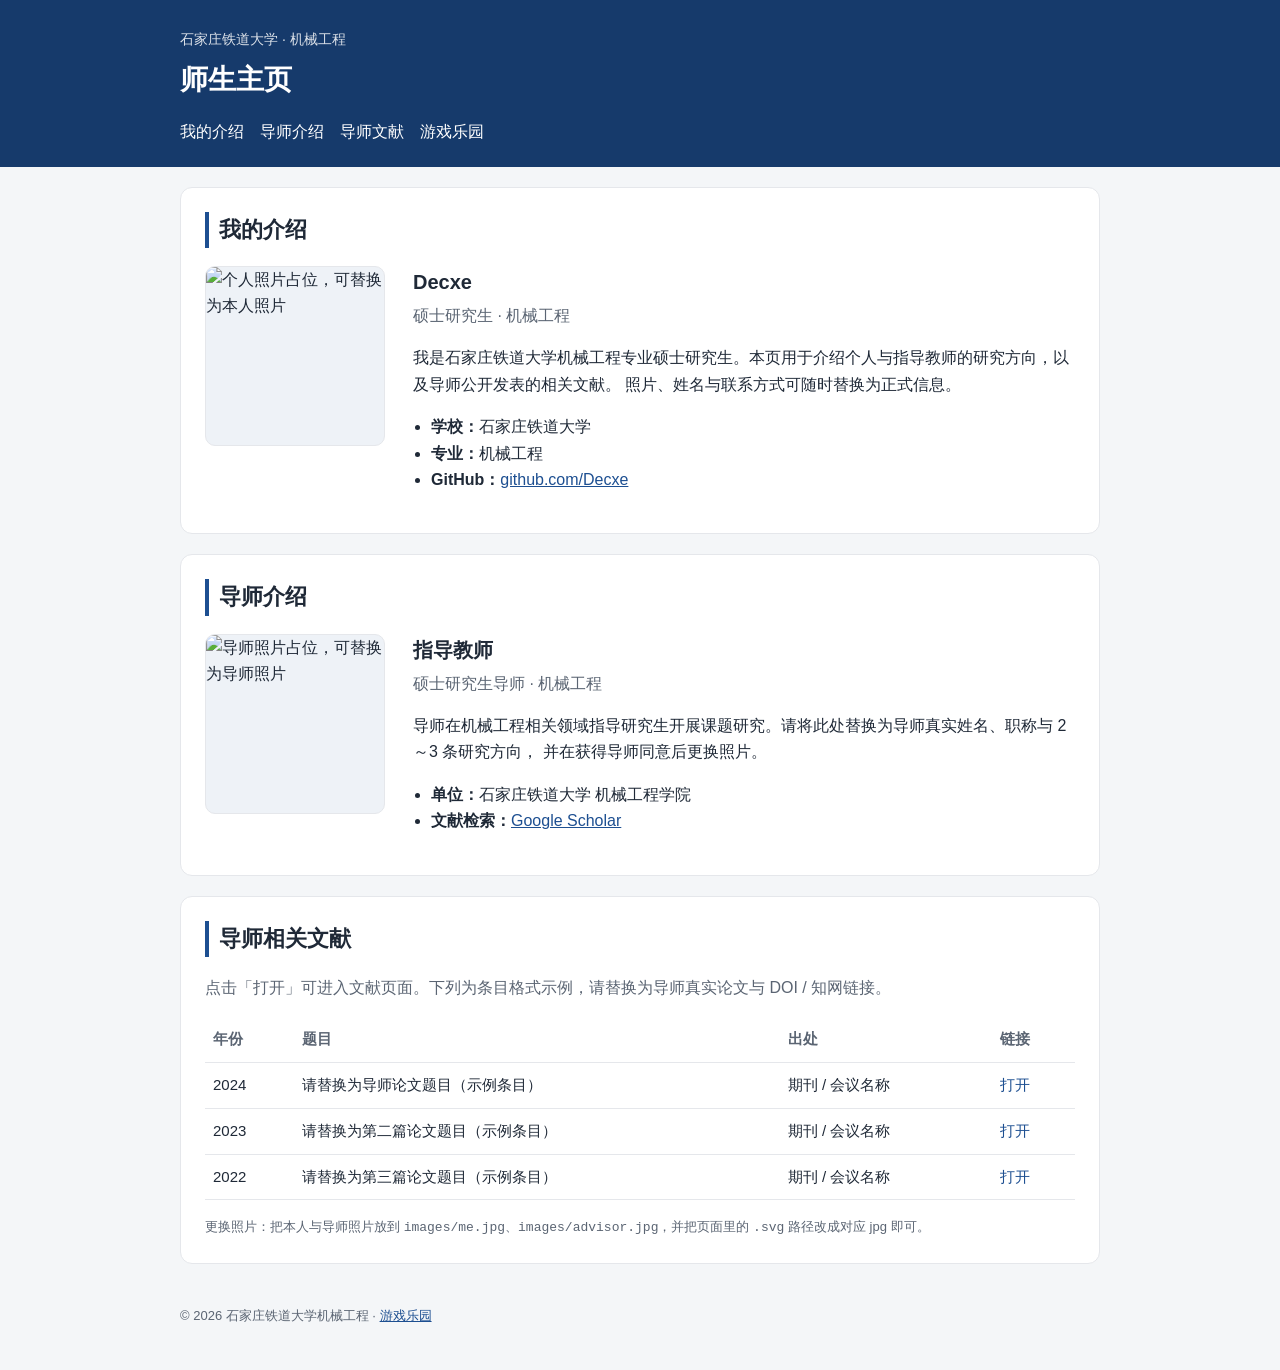
==== index.html @ c26ceac8 "Add academic homepage for student and advisor. Keep the previous game arcade at games.html so the or" ====
<!DOCTYPE html>
<html lang="zh-CN">
<head>
  <meta charset="UTF-8" />
  <meta name="viewport" content="width=device-width, initial-scale=1" />
  <title>师生主页 · 石家庄铁道大学机械工程</title>
  <link rel="stylesheet" href="css/style.css" />
</head>
<body>
  <header class="top">
    <div class="wrap">
      <p class="school">石家庄铁道大学 · 机械工程</p>
      <h1>师生主页</h1>
      <nav>
        <a href="#me">我的介绍</a>
        <a href="#advisor">导师介绍</a>
        <a href="#papers">导师文献</a>
        <a href="games.html">游戏乐园</a>
      </nav>
    </div>
  </header>

  <main class="wrap">
    <section id="me" class="card">
      <h2>我的介绍</h2>
      <div class="person">
        <img class="avatar" src="images/me.svg" alt="个人照片占位，可替换为本人照片" />
        <div class="bio">
          <h3>Decxe</h3>
          <p class="meta">硕士研究生 · 机械工程</p>
          <p>
            我是石家庄铁道大学机械工程专业硕士研究生。本页用于介绍个人与指导教师的研究方向，以及导师公开发表的相关文献。
            照片、姓名与联系方式可随时替换为正式信息。
          </p>
          <ul class="facts">
            <li><strong>学校：</strong>石家庄铁道大学</li>
            <li><strong>专业：</strong>机械工程</li>
            <li><strong>GitHub：</strong><a href="https://github.com/Decxe" target="_blank" rel="noopener">github.com/Decxe</a></li>
          </ul>
        </div>
      </div>
    </section>

    <section id="advisor" class="card">
      <h2>导师介绍</h2>
      <div class="person">
        <img class="avatar" src="images/advisor.svg" alt="导师照片占位，可替换为导师照片" />
        <div class="bio">
          <h3>指导教师</h3>
          <p class="meta">硕士研究生导师 · 机械工程</p>
          <p>
            导师在机械工程相关领域指导研究生开展课题研究。请将此处替换为导师真实姓名、职称与 2～3 条研究方向，
            并在获得导师同意后更换照片。
          </p>
          <ul class="facts">
            <li><strong>单位：</strong>石家庄铁道大学 机械工程学院</li>
            <li><strong>文献检索：</strong><a href="https://scholar.google.com/" target="_blank" rel="noopener">Google Scholar</a></li>
          </ul>
        </div>
      </div>
    </section>

    <section id="papers" class="card">
      <h2>导师相关文献</h2>
      <p class="hint">点击「打开」可进入文献页面。下列为条目格式示例，请替换为导师真实论文与 DOI / 知网链接。</p>
      <div class="table-wrap">
        <table>
          <thead>
            <tr>
              <th>年份</th>
              <th>题目</th>
              <th>出处</th>
              <th>链接</th>
            </tr>
          </thead>
          <tbody>
            <tr>
              <td>2024</td>
              <td>请替换为导师论文题目（示例条目）</td>
              <td>期刊 / 会议名称</td>
              <td><a href="https://doi.org/" target="_blank" rel="noopener">打开</a></td>
            </tr>
            <tr>
              <td>2023</td>
              <td>请替换为第二篇论文题目（示例条目）</td>
              <td>期刊 / 会议名称</td>
              <td><a href="https://scholar.google.com/" target="_blank" rel="noopener">打开</a></td>
            </tr>
            <tr>
              <td>2022</td>
              <td>请替换为第三篇论文题目（示例条目）</td>
              <td>期刊 / 会议名称</td>
              <td><a href="https://kns.cnki.net/" target="_blank" rel="noopener">打开</a></td>
            </tr>
          </tbody>
        </table>
      </div>
      <p class="note">更换照片：把本人与导师照片放到 <code>images/me.jpg</code>、<code>images/advisor.jpg</code>，并把页面里的 <code>.svg</code> 路径改成对应 jpg 即可。</p>
    </section>
  </main>

  <footer>
    <div class="wrap">
      <p>© 2026 石家庄铁道大学机械工程 · <a href="games.html">游戏乐园</a></p>
    </div>
  </footer>
</body>
</html>
---- css/style.css ----
:root {
  --bg: #f4f6f8;
  --card: #ffffff;
  --text: #1f2937;
  --muted: #5b6573;
  --line: #e5e7eb;
  --accent: #1d4f91;
  --accent-dark: #163a6b;
}

* {
  box-sizing: border-box;
}

html {
  scroll-behavior: smooth;
}

body {
  margin: 0;
  font-family: "Segoe UI", "PingFang SC", "Microsoft YaHei", sans-serif;
  color: var(--text);
  background: var(--bg);
  line-height: 1.65;
}

.wrap {
  width: min(920px, calc(100% - 32px));
  margin: 0 auto;
}

.top {
  background: var(--accent-dark);
  color: #fff;
  padding: 28px 0 20px;
}

.top .school {
  margin: 0;
  opacity: 0.85;
  font-size: 14px;
}

.top h1 {
  margin: 6px 0 16px;
  font-size: 28px;
  font-weight: 650;
}

nav {
  display: flex;
  gap: 16px;
  flex-wrap: wrap;
}

nav a {
  color: #fff;
  text-decoration: none;
  border-bottom: 1px solid transparent;
}

nav a:hover {
  border-bottom-color: #fff;
}

.card {
  background: var(--card);
  margin: 20px 0;
  padding: 24px;
  border-radius: 12px;
  border: 1px solid var(--line);
}

.card h2 {
  margin: 0 0 18px;
  font-size: 22px;
  border-left: 4px solid var(--accent);
  padding-left: 10px;
}

.person {
  display: flex;
  gap: 28px;
  align-items: flex-start;
}

.avatar {
  width: 180px;
  height: 180px;
  object-fit: cover;
  border-radius: 10px;
  background: #eef2f7;
  flex-shrink: 0;
  border: 1px solid var(--line);
}

.bio h3 {
  margin: 0 0 4px;
  font-size: 20px;
}

.meta {
  color: var(--muted);
  margin: 0 0 12px;
}

.facts {
  padding-left: 18px;
}

.facts a,
.bio a,
td a {
  color: var(--accent);
}

.hint {
  color: var(--muted);
  margin-top: 0;
}

.table-wrap {
  overflow-x: auto;
}

table {
  width: 100%;
  border-collapse: collapse;
  font-size: 15px;
}

th,
td {
  text-align: left;
  padding: 10px 8px;
  border-bottom: 1px solid var(--line);
  vertical-align: top;
  overflow-wrap: break-word;
}

th {
  color: var(--muted);
  font-weight: 600;
  white-space: nowrap;
}

td a {
  text-decoration: none;
}

td a:hover {
  text-decoration: underline;
}

.note {
  margin: 16px 0 0;
  font-size: 13px;
  color: var(--muted);
}

footer {
  color: var(--muted);
  font-size: 13px;
  padding: 8px 0 32px;
}

footer a {
  color: var(--accent);
}

@media (max-width: 720px) {
  .person {
    flex-direction: column;
  }

  .avatar {
    width: 140px;
    height: 140px;
  }
}
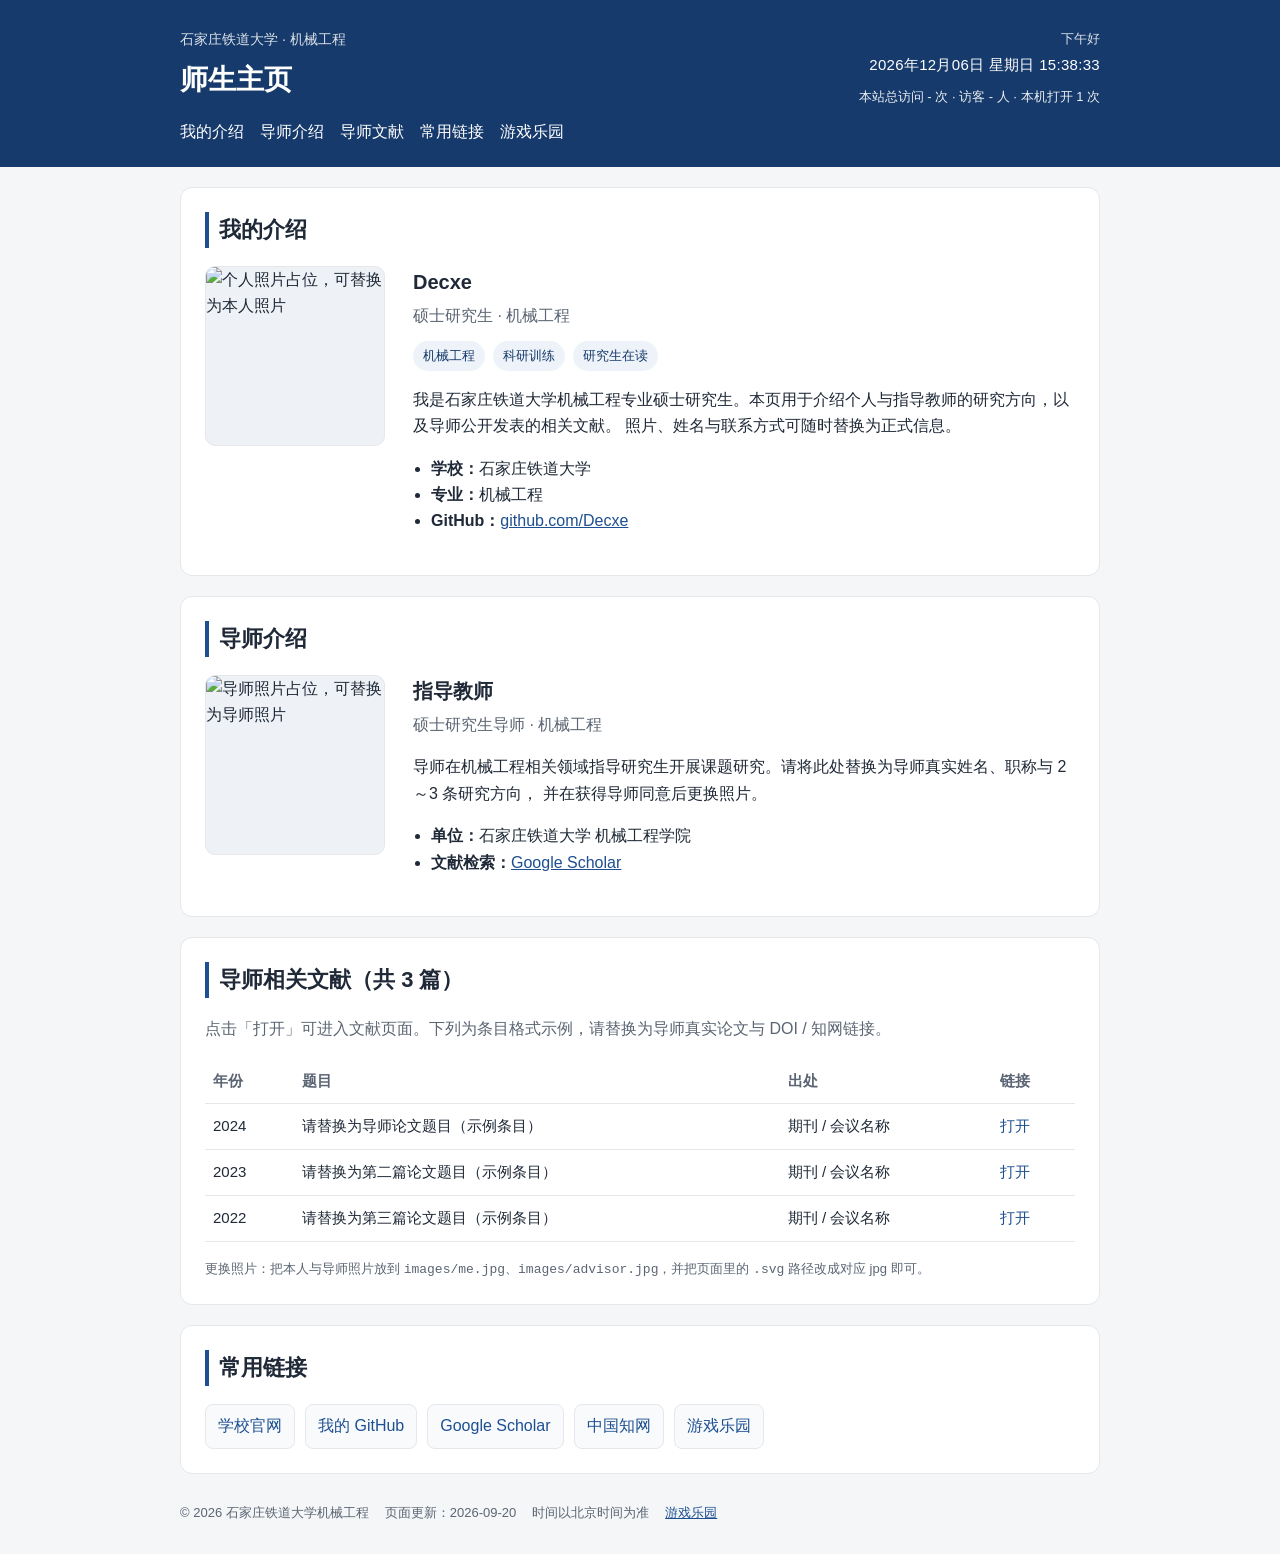
==== commit 87d83ed2: "Add live clock, visit stats, and academic quick links. Show Beijing time, site PV/UV, and local visi" ====
--- a/index.html
+++ b/index.html
@@ -3,18 +3,33 @@
 <head>
   <meta charset="UTF-8" />
   <meta name="viewport" content="width=device-width, initial-scale=1" />
+  <meta name="description" content="石家庄铁道大学机械工程师生主页：个人介绍、导师介绍与相关文献。" />
   <title>师生主页 · 石家庄铁道大学机械工程</title>
   <link rel="stylesheet" href="css/style.css" />
 </head>
 <body>
   <header class="top">
     <div class="wrap">
-      <p class="school">石家庄铁道大学 · 机械工程</p>
-      <h1>师生主页</h1>
+      <div class="top-row">
+        <div>
+          <p class="school">石家庄铁道大学 · 机械工程</p>
+          <h1>师生主页</h1>
+        </div>
+        <div class="live-panel">
+          <p class="greet" id="greet">你好</p>
+          <p class="clock" id="clock">正在获取北京时间…</p>
+          <p class="visits">
+            本站总访问 <span id="busuanzi_value_site_pv">-</span> 次
+            · 访客 <span id="busuanzi_value_site_uv">-</span> 人
+            · 本机打开 <span id="local-visits">-</span> 次
+          </p>
+        </div>
+      </div>
       <nav>
         <a href="#me">我的介绍</a>
         <a href="#advisor">导师介绍</a>
         <a href="#papers">导师文献</a>
+        <a href="#links">常用链接</a>
         <a href="games.html">游戏乐园</a>
       </nav>
     </div>
@@ -28,6 +43,11 @@
         <div class="bio">
           <h3>Decxe</h3>
           <p class="meta">硕士研究生 · 机械工程</p>
+          <ul class="tags">
+            <li>机械工程</li>
+            <li>科研训练</li>
+            <li>研究生在读</li>
+          </ul>
           <p>
             我是石家庄铁道大学机械工程专业硕士研究生。本页用于介绍个人与指导教师的研究方向，以及导师公开发表的相关文献。
             照片、姓名与联系方式可随时替换为正式信息。
@@ -61,7 +81,7 @@
     </section>
 
     <section id="papers" class="card">
-      <h2>导师相关文献</h2>
+      <h2>导师相关文献（共 <span id="paper-count">3</span> 篇）</h2>
       <p class="hint">点击「打开」可进入文献页面。下列为条目格式示例，请替换为导师真实论文与 DOI / 知网链接。</p>
       <div class="table-wrap">
         <table>
@@ -97,12 +117,32 @@
       </div>
       <p class="note">更换照片：把本人与导师照片放到 <code>images/me.jpg</code>、<code>images/advisor.jpg</code>，并把页面里的 <code>.svg</code> 路径改成对应 jpg 即可。</p>
     </section>
+
+    <section id="links" class="card">
+      <h2>常用链接</h2>
+      <div class="quick">
+        <a href="https://www.stdu.edu.cn/" target="_blank" rel="noopener">学校官网</a>
+        <a href="https://github.com/Decxe" target="_blank" rel="noopener">我的 GitHub</a>
+        <a href="https://scholar.google.com/" target="_blank" rel="noopener">Google Scholar</a>
+        <a href="https://kns.cnki.net/" target="_blank" rel="noopener">中国知网</a>
+        <a href="games.html">游戏乐园</a>
+      </div>
+    </section>
   </main>
 
   <footer>
     <div class="wrap">
-      <p>© 2026 石家庄铁道大学机械工程 · <a href="games.html">游戏乐园</a></p>
+      <p class="footer-meta">
+        <span>© 2026 石家庄铁道大学机械工程</span>
+        <span>页面更新：2026-09-20</span>
+        <span>时间以北京时间为准</span>
+        <a href="games.html">游戏乐园</a>
+      </p>
     </div>
   </footer>
+
+  <button type="button" id="back-top" aria-label="回到顶部">↑</button>
+  <script async src="https://busuanzi.ibruce.info/busuanzi/2.3/busuanzi.pure.mini.js"></script>
+  <script src="js/site.js"></script>
 </body>
 </html>
--- a/css/style.css
+++ b/css/style.css
@@ -35,6 +35,13 @@
   padding: 28px 0 20px;
 }
 
+.top-row {
+  display: flex;
+  justify-content: space-between;
+  gap: 24px;
+  align-items: flex-start;
+}
+
 .top .school {
   margin: 0;
   opacity: 0.85;
@@ -45,6 +52,99 @@
   margin: 6px 0 16px;
   font-size: 28px;
   font-weight: 650;
+}
+
+.live-panel {
+  text-align: right;
+  min-width: 0;
+}
+
+.live-panel p {
+  margin: 0;
+}
+
+.live-panel .greet {
+  font-size: 13px;
+  opacity: 0.85;
+}
+
+.live-panel .clock {
+  margin-top: 4px;
+  font-size: 15px;
+  font-variant-numeric: tabular-nums;
+  letter-spacing: 0.02em;
+}
+
+.live-panel .visits {
+  margin-top: 8px;
+  font-size: 13px;
+  opacity: 0.92;
+  overflow-wrap: break-word;
+}
+
+.quick {
+  display: flex;
+  flex-wrap: wrap;
+  gap: 10px;
+}
+
+.quick a {
+  display: inline-block;
+  padding: 8px 12px;
+  border: 1px solid var(--line);
+  border-radius: 8px;
+  color: var(--accent);
+  text-decoration: none;
+  background: #f8fafc;
+}
+
+.quick a:hover {
+  border-color: var(--accent);
+}
+
+.tags {
+  display: flex;
+  flex-wrap: wrap;
+  gap: 8px;
+  margin: 0 0 12px;
+  padding: 0;
+  list-style: none;
+}
+
+.tags li {
+  padding: 4px 10px;
+  border-radius: 999px;
+  background: #eef3f9;
+  color: var(--accent-dark);
+  font-size: 13px;
+}
+
+#back-top {
+  position: fixed;
+  right: 20px;
+  bottom: 20px;
+  width: 42px;
+  height: 42px;
+  border: 0;
+  border-radius: 50%;
+  background: var(--accent);
+  color: #fff;
+  cursor: pointer;
+  display: none;
+  box-shadow: 0 6px 16px rgba(22, 58, 107, 0.25);
+}
+
+#back-top.show {
+  display: inline-flex;
+  align-items: center;
+  justify-content: center;
+}
+
+.footer-meta {
+  display: flex;
+  flex-wrap: wrap;
+  gap: 8px 16px;
+  margin: 0;
 }
 
 nav {
@@ -169,6 +269,20 @@
 }
 
 @media (max-width: 720px) {
+  .top-row,
+  .live-panel {
+    display: block;
+    text-align: left;
+  }
+
+  .top h1 {
+    margin-bottom: 10px;
+  }
+
+  .live-panel {
+    margin-bottom: 14px;
+  }
+
   .person {
     flex-direction: column;
   }
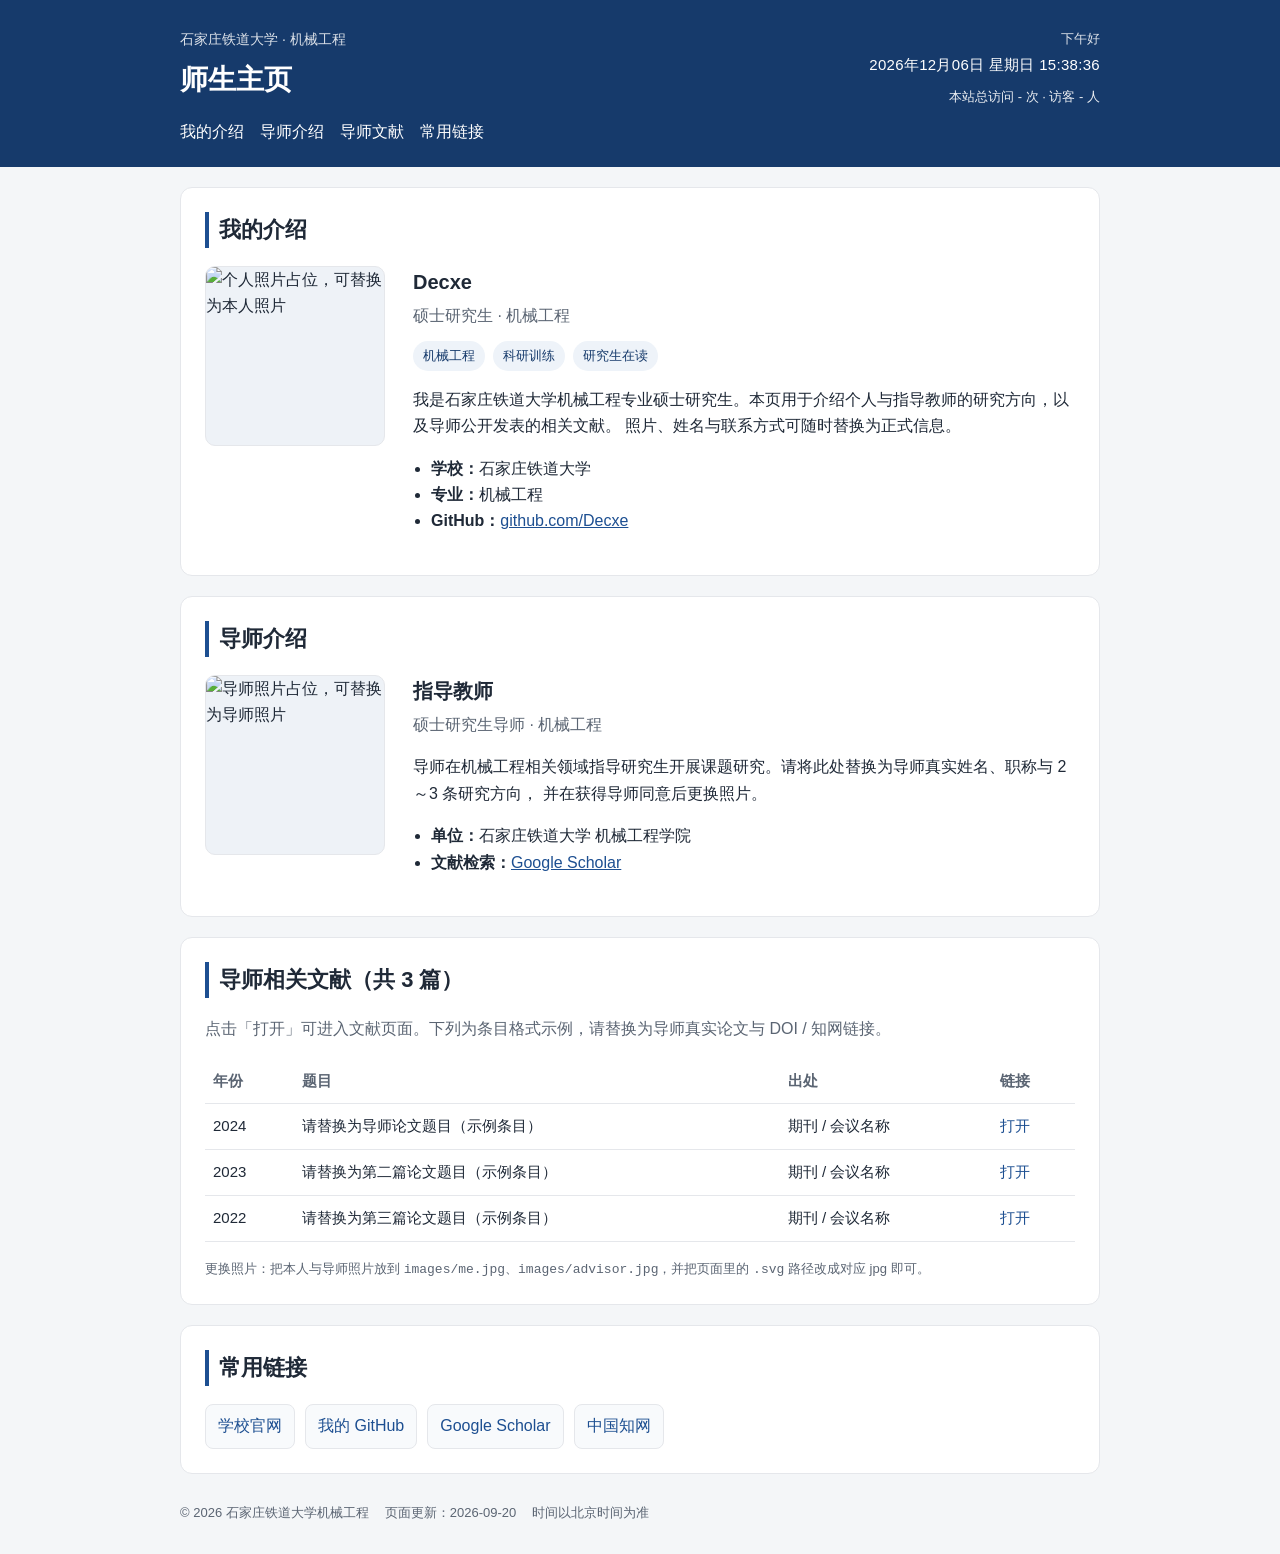
==== commit 8cdb43b5: "Remove local visit count and game arcade from the academic site." ====
--- a/index.html
+++ b/index.html
@@ -21,7 +21,6 @@
           <p class="visits">
             本站总访问 <span id="busuanzi_value_site_pv">-</span> 次
             · 访客 <span id="busuanzi_value_site_uv">-</span> 人
-            · 本机打开 <span id="local-visits">-</span> 次
           </p>
         </div>
       </div>
@@ -30,7 +29,6 @@
         <a href="#advisor">导师介绍</a>
         <a href="#papers">导师文献</a>
         <a href="#links">常用链接</a>
-        <a href="games.html">游戏乐园</a>
       </nav>
     </div>
   </header>
@@ -125,7 +123,6 @@
         <a href="https://github.com/Decxe" target="_blank" rel="noopener">我的 GitHub</a>
         <a href="https://scholar.google.com/" target="_blank" rel="noopener">Google Scholar</a>
         <a href="https://kns.cnki.net/" target="_blank" rel="noopener">中国知网</a>
-        <a href="games.html">游戏乐园</a>
       </div>
     </section>
   </main>
@@ -136,7 +133,6 @@
         <span>© 2026 石家庄铁道大学机械工程</span>
         <span>页面更新：2026-09-20</span>
         <span>时间以北京时间为准</span>
-        <a href="games.html">游戏乐园</a>
       </p>
     </div>
   </footer>
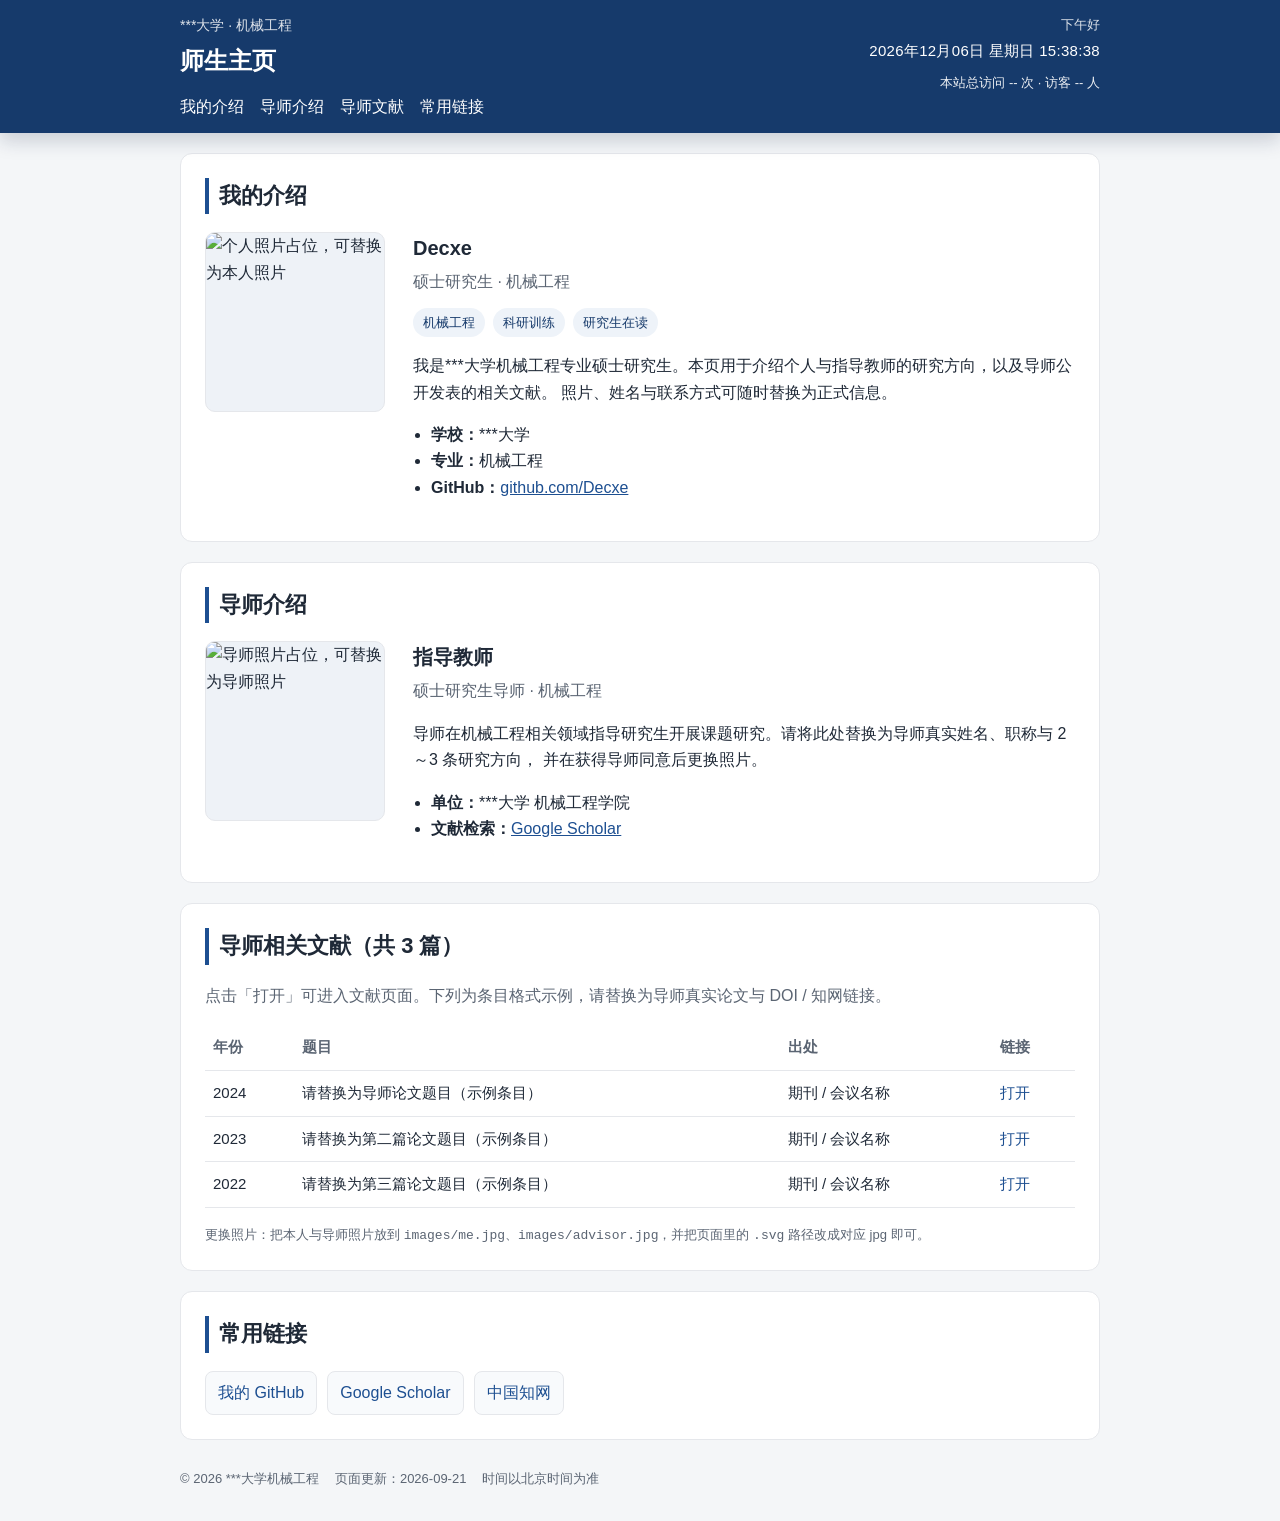
==== commit 03bab72b: "Mask the university name, pin the header, and fix visit counts in Edge. Replace the previous tracker" ====
--- a/index.html
+++ b/index.html
@@ -3,24 +3,24 @@
 <head>
   <meta charset="UTF-8" />
   <meta name="viewport" content="width=device-width, initial-scale=1" />
-  <meta name="description" content="石家庄铁道大学机械工程师生主页：个人介绍、导师介绍与相关文献。" />
-  <title>师生主页 · 石家庄铁道大学机械工程</title>
-  <link rel="stylesheet" href="css/style.css" />
+  <meta name="description" content="师生主页：个人介绍、导师介绍与相关文献。" />
+  <title>师生主页 · ***大学机械工程</title>
+  <link rel="stylesheet" href="css/style.css?v=20260921" />
 </head>
 <body>
   <header class="top">
     <div class="wrap">
       <div class="top-row">
         <div>
-          <p class="school">石家庄铁道大学 · 机械工程</p>
+          <p class="school">***大学 · 机械工程</p>
           <h1>师生主页</h1>
         </div>
         <div class="live-panel">
           <p class="greet" id="greet">你好</p>
           <p class="clock" id="clock">正在获取北京时间…</p>
           <p class="visits">
-            本站总访问 <span id="busuanzi_value_site_pv">-</span> 次
-            · 访客 <span id="busuanzi_value_site_uv">-</span> 人
+            本站总访问 <span id="visit-count">--</span> 次
+            · 访客 <span id="visitor-count">--</span> 人
           </p>
         </div>
       </div>
@@ -47,11 +47,11 @@
             <li>研究生在读</li>
           </ul>
           <p>
-            我是石家庄铁道大学机械工程专业硕士研究生。本页用于介绍个人与指导教师的研究方向，以及导师公开发表的相关文献。
+            我是***大学机械工程专业硕士研究生。本页用于介绍个人与指导教师的研究方向，以及导师公开发表的相关文献。
             照片、姓名与联系方式可随时替换为正式信息。
           </p>
           <ul class="facts">
-            <li><strong>学校：</strong>石家庄铁道大学</li>
+            <li><strong>学校：</strong>***大学</li>
             <li><strong>专业：</strong>机械工程</li>
             <li><strong>GitHub：</strong><a href="https://github.com/Decxe" target="_blank" rel="noopener">github.com/Decxe</a></li>
           </ul>
@@ -71,7 +71,7 @@
             并在获得导师同意后更换照片。
           </p>
           <ul class="facts">
-            <li><strong>单位：</strong>石家庄铁道大学 机械工程学院</li>
+            <li><strong>单位：</strong>***大学 机械工程学院</li>
             <li><strong>文献检索：</strong><a href="https://scholar.google.com/" target="_blank" rel="noopener">Google Scholar</a></li>
           </ul>
         </div>
@@ -119,7 +119,6 @@
     <section id="links" class="card">
       <h2>常用链接</h2>
       <div class="quick">
-        <a href="https://www.stdu.edu.cn/" target="_blank" rel="noopener">学校官网</a>
         <a href="https://github.com/Decxe" target="_blank" rel="noopener">我的 GitHub</a>
         <a href="https://scholar.google.com/" target="_blank" rel="noopener">Google Scholar</a>
         <a href="https://kns.cnki.net/" target="_blank" rel="noopener">中国知网</a>
@@ -130,15 +129,14 @@
   <footer>
     <div class="wrap">
       <p class="footer-meta">
-        <span>© 2026 石家庄铁道大学机械工程</span>
-        <span>页面更新：2026-09-20</span>
+        <span>© 2026 ***大学机械工程</span>
+        <span>页面更新：2026-09-21</span>
         <span>时间以北京时间为准</span>
       </p>
     </div>
   </footer>
 
   <button type="button" id="back-top" aria-label="回到顶部">↑</button>
-  <script async src="https://busuanzi.ibruce.info/busuanzi/2.3/busuanzi.pure.mini.js"></script>
-  <script src="js/site.js"></script>
+  <script src="js/site.js?v=20260921"></script>
 </body>
 </html>
--- a/css/style.css
+++ b/css/style.css
@@ -14,6 +14,7 @@
 
 html {
   scroll-behavior: smooth;
+  scroll-padding-top: 148px;
 }
 
 body {
@@ -30,9 +31,13 @@
 }
 
 .top {
+  position: sticky;
+  top: 0;
+  z-index: 200;
   background: var(--accent-dark);
   color: #fff;
-  padding: 28px 0 20px;
+  padding: 14px 0 12px;
+  box-shadow: 0 8px 18px rgba(15, 35, 64, 0.18);
 }
 
 .top-row {
@@ -49,8 +54,8 @@
 }
 
 .top h1 {
-  margin: 6px 0 16px;
-  font-size: 28px;
+  margin: 4px 0 8px;
+  font-size: 24px;
   font-weight: 650;
 }
 
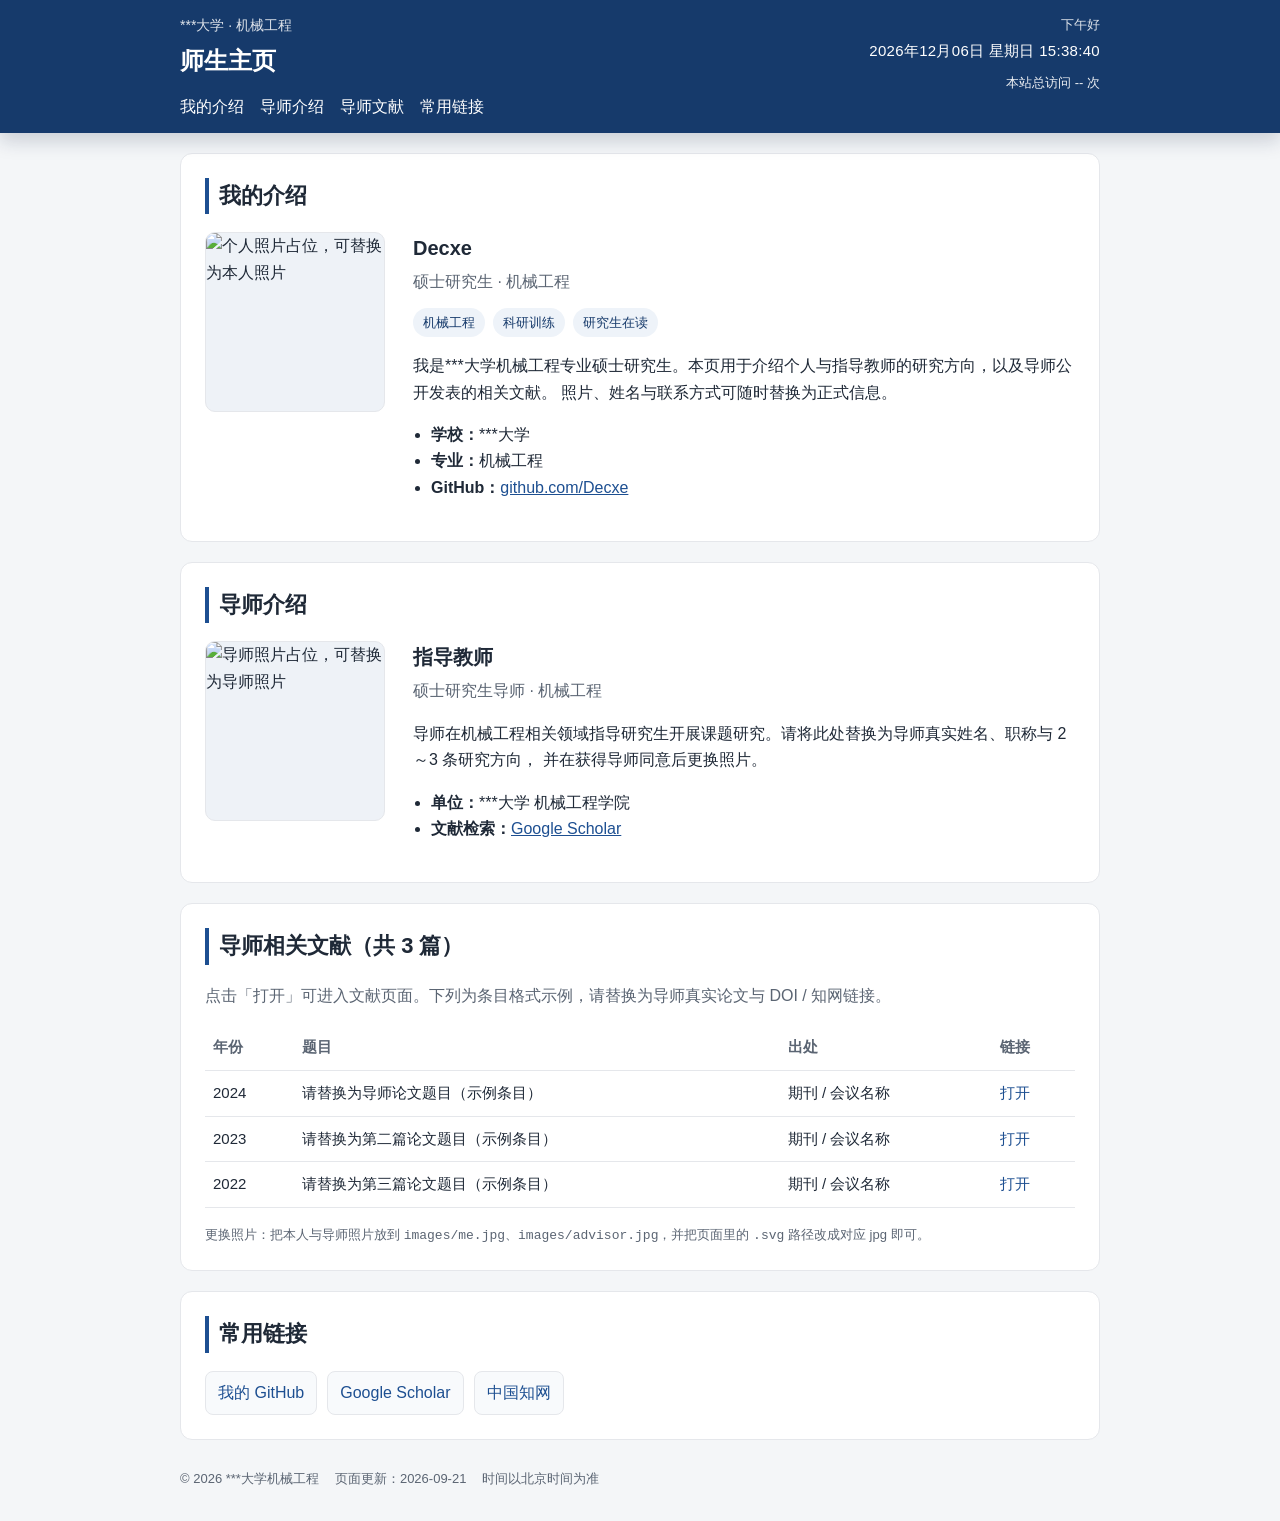
==== commit 731ace6f: "Show a single site visit count so Edge does not keep a blank visitor number." ====
--- a/index.html
+++ b/index.html
@@ -18,10 +18,7 @@
         <div class="live-panel">
           <p class="greet" id="greet">你好</p>
           <p class="clock" id="clock">正在获取北京时间…</p>
-          <p class="visits">
-            本站总访问 <span id="visit-count">--</span> 次
-            · 访客 <span id="visitor-count">--</span> 人
-          </p>
+          <p class="visits">本站总访问 <span id="visit-count">--</span> 次</p>
         </div>
       </div>
       <nav>
@@ -137,6 +134,6 @@
   </footer>
 
   <button type="button" id="back-top" aria-label="回到顶部">↑</button>
-  <script src="js/site.js?v=20260921"></script>
+  <script src="js/site.js?v=20260921b"></script>
 </body>
 </html>
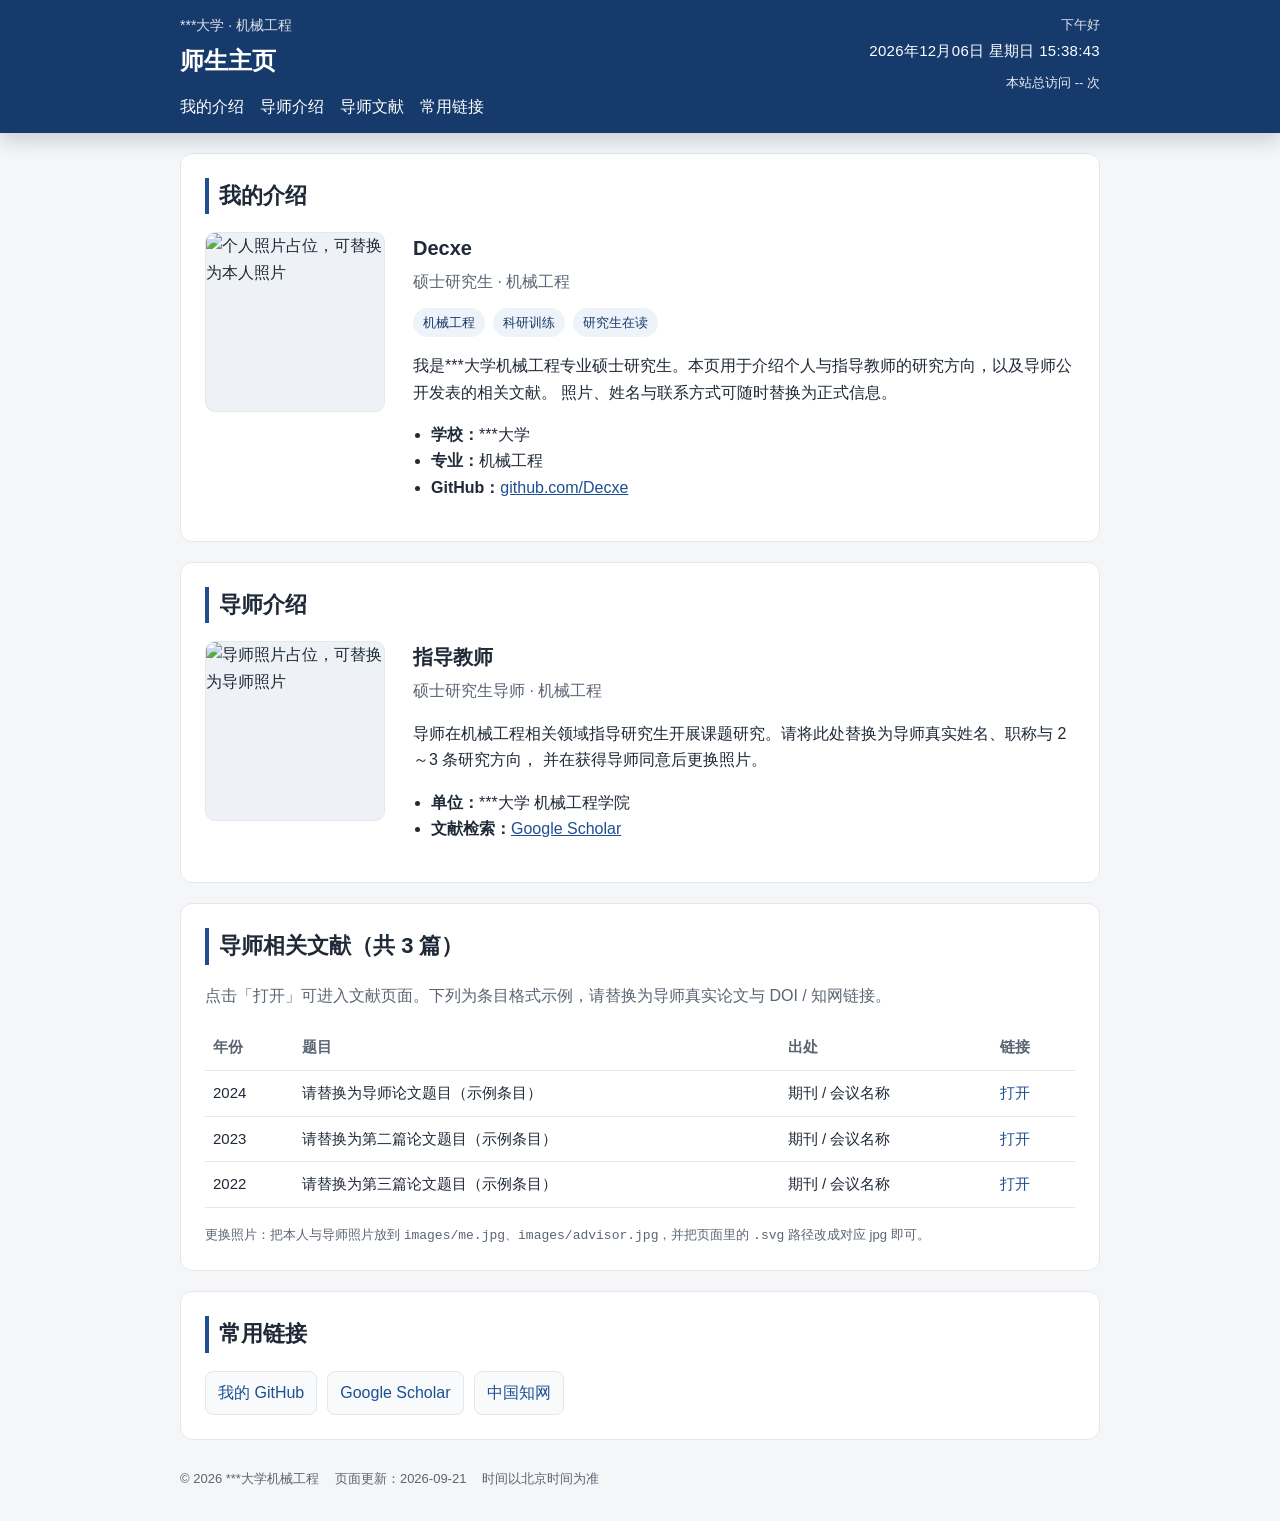
==== commit 12265e19: "Add a rainbow cursor and click burst, and keep only the total visit count. The visitor line is alrea" ====
--- a/index.html
+++ b/index.html
@@ -5,7 +5,7 @@
   <meta name="viewport" content="width=device-width, initial-scale=1" />
   <meta name="description" content="师生主页：个人介绍、导师介绍与相关文献。" />
   <title>师生主页 · ***大学机械工程</title>
-  <link rel="stylesheet" href="css/style.css?v=20260921" />
+  <link rel="stylesheet" href="css/style.css?v=20260921c" />
 </head>
 <body>
   <header class="top">
@@ -134,6 +134,6 @@
   </footer>
 
   <button type="button" id="back-top" aria-label="回到顶部">↑</button>
-  <script src="js/site.js?v=20260921b"></script>
+  <script src="js/site.js?v=20260921c"></script>
 </body>
 </html>
--- a/css/style.css
+++ b/css/style.css
@@ -273,6 +273,123 @@
   color: var(--accent);
 }
 
+#rainbow-cursor,
+.click-ripple,
+.click-spark {
+  pointer-events: none;
+}
+
+#rainbow-cursor {
+  position: fixed;
+  top: 0;
+  left: 0;
+  z-index: 10000;
+  width: 22px;
+  height: 22px;
+  margin: -2px 0 0 -2px;
+  opacity: 0;
+  transform: translate(-50%, -50%);
+}
+
+#rainbow-cursor.is-on {
+  opacity: 1;
+}
+
+#rainbow-cursor .cursor-core {
+  position: absolute;
+  left: 0;
+  top: 0;
+  width: 16px;
+  height: 20px;
+  background: conic-gradient(from 0deg, #ff3b30, #ff9500, #ffcc00, #34c759, #00c7be, #007aff, #5856d6, #ff2d55, #ff3b30);
+  clip-path: polygon(0 0, 100% 68%, 48% 68%, 0 100%);
+  filter: drop-shadow(0 0 5px rgba(255, 255, 255, 0.55));
+  animation: rainbow-spin 1.4s linear infinite;
+}
+
+#rainbow-cursor .cursor-ring {
+  position: absolute;
+  left: 7px;
+  top: 8px;
+  width: 18px;
+  height: 18px;
+  border: 2px solid transparent;
+  border-radius: 50%;
+  background:
+    linear-gradient(#fff, #fff) padding-box,
+    conic-gradient(from 90deg, #ff3b30, #ffcc00, #34c759, #007aff, #5856d6, #ff3b30) border-box;
+  opacity: 0.85;
+  animation: rainbow-spin 2s linear infinite reverse;
+}
+
+#rainbow-cursor.is-press .cursor-ring {
+  transform: scale(0.72);
+}
+
+.click-ripple {
+  position: fixed;
+  z-index: 9998;
+  width: 14px;
+  height: 14px;
+  margin: -7px 0 0 -7px;
+  border-radius: 50%;
+  border: 2px solid transparent;
+  background:
+    linear-gradient(transparent, transparent) padding-box,
+    conic-gradient(#ff3b30, #ffcc00, #34c759, #007aff, #af52de, #ff3b30) border-box;
+  animation: click-ripple 0.6s ease-out forwards;
+}
+
+.click-spark {
+  position: fixed;
+  z-index: 9998;
+  width: 7px;
+  height: 7px;
+  margin: -3px 0 0 -3px;
+  border-radius: 50%;
+  animation: click-spark 0.55s ease-out forwards;
+}
+
+@keyframes rainbow-spin {
+  to {
+    filter: hue-rotate(360deg) drop-shadow(0 0 5px rgba(255, 255, 255, 0.55));
+  }
+}
+
+@keyframes click-ripple {
+  to {
+    transform: scale(7);
+    opacity: 0;
+  }
+}
+
+@keyframes click-spark {
+  to {
+    transform: translate(var(--dx), var(--dy)) scale(0.2);
+    opacity: 0;
+  }
+}
+
+@media (hover: hover) and (pointer: fine) {
+  body.rainbow-cursor-on,
+  body.rainbow-cursor-on * {
+    cursor: none;
+  }
+}
+
+@media (prefers-reduced-motion: reduce) {
+  #rainbow-cursor,
+  .click-ripple,
+  .click-spark {
+    display: none;
+  }
+
+  body.rainbow-cursor-on,
+  body.rainbow-cursor-on * {
+    cursor: auto;
+  }
+}
+
 @media (max-width: 720px) {
   .top-row,
   .live-panel {
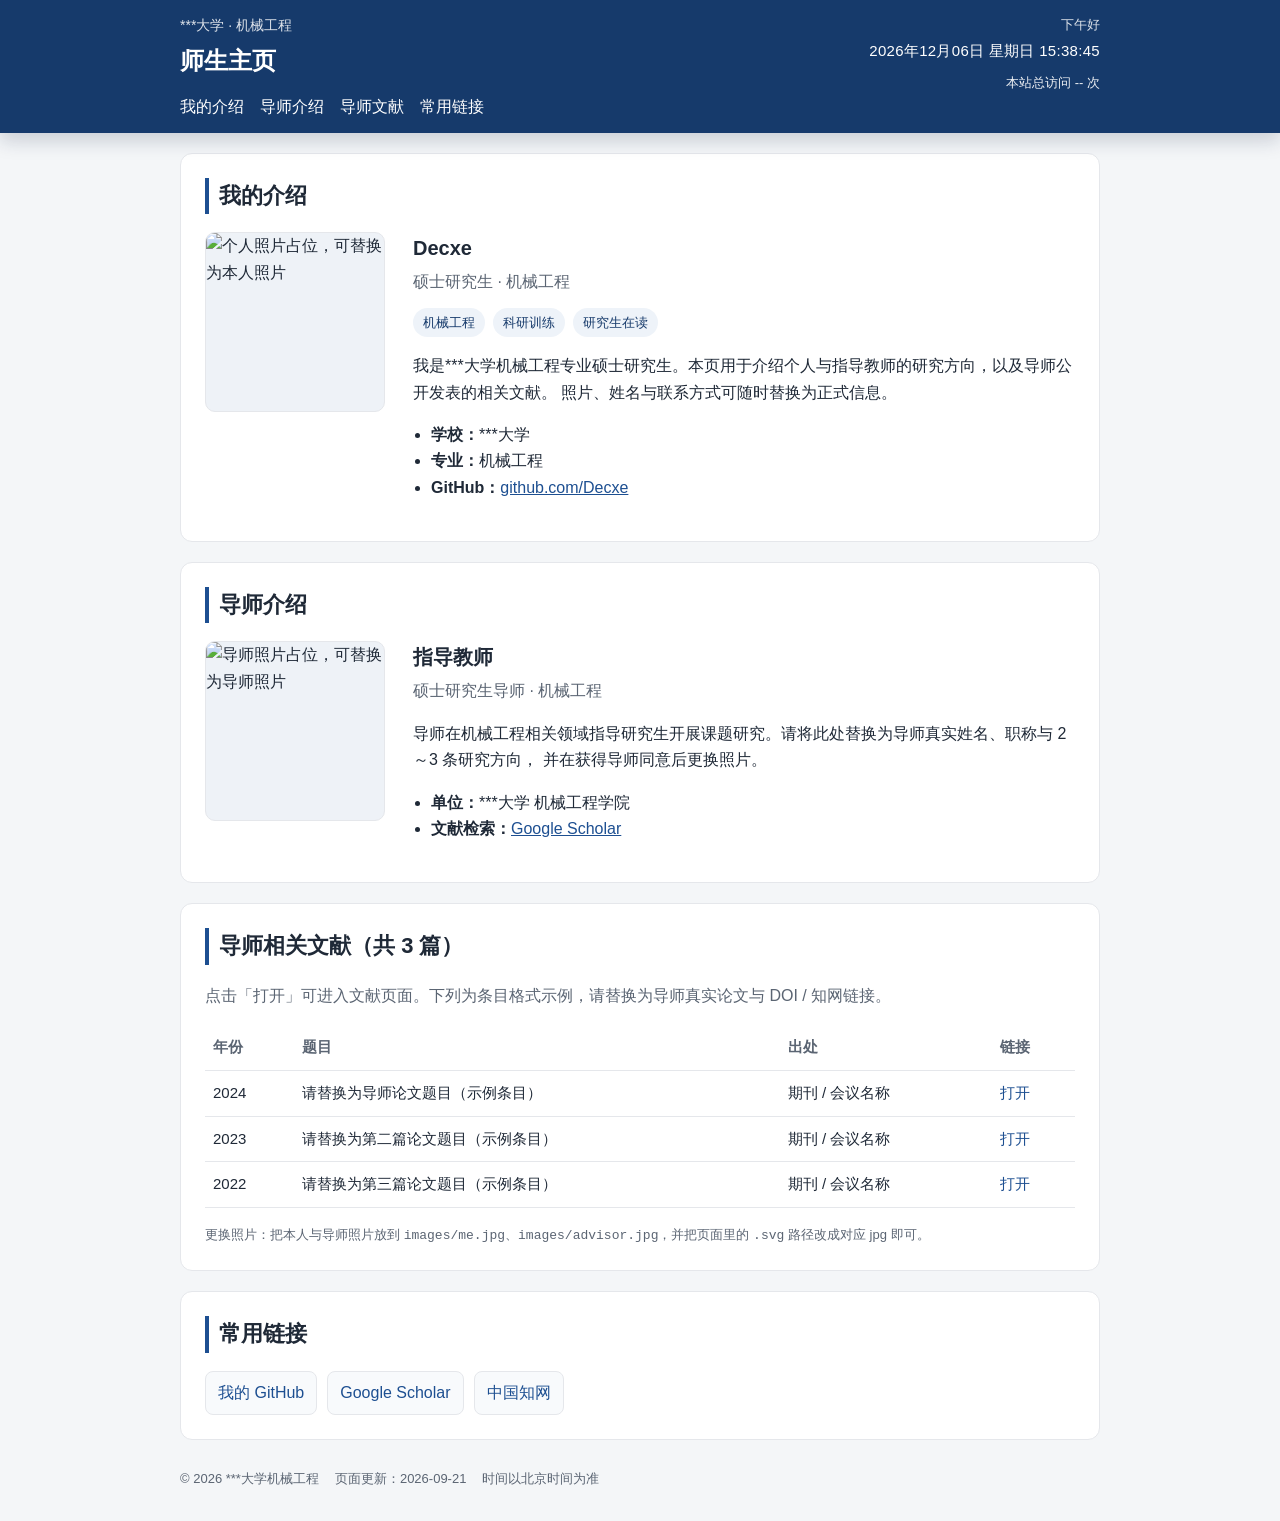
==== commit 43113c21: "Use a rainbow arrow cursor and spark burst instead of a Chrome-like ring." ====
--- a/index.html
+++ b/index.html
@@ -5,7 +5,7 @@
   <meta name="viewport" content="width=device-width, initial-scale=1" />
   <meta name="description" content="师生主页：个人介绍、导师介绍与相关文献。" />
   <title>师生主页 · ***大学机械工程</title>
-  <link rel="stylesheet" href="css/style.css?v=20260921c" />
+  <link rel="stylesheet" href="css/style.css?v=20260921d" />
 </head>
 <body>
   <header class="top">
@@ -134,6 +134,6 @@
   </footer>
 
   <button type="button" id="back-top" aria-label="回到顶部">↑</button>
-  <script src="js/site.js?v=20260921c"></script>
+  <script src="js/site.js?v=20260921d"></script>
 </body>
 </html>
--- a/css/style.css
+++ b/css/style.css
@@ -307,37 +307,21 @@
   animation: rainbow-spin 1.4s linear infinite;
 }
 
-#rainbow-cursor .cursor-ring {
-  position: absolute;
-  left: 7px;
-  top: 8px;
-  width: 18px;
-  height: 18px;
-  border: 2px solid transparent;
-  border-radius: 50%;
-  background:
-    linear-gradient(#fff, #fff) padding-box,
-    conic-gradient(from 90deg, #ff3b30, #ffcc00, #34c759, #007aff, #5856d6, #ff3b30) border-box;
-  opacity: 0.85;
-  animation: rainbow-spin 2s linear infinite reverse;
-}
-
-#rainbow-cursor.is-press .cursor-ring {
-  transform: scale(0.72);
+#rainbow-cursor.is-press .cursor-core {
+  transform: scale(0.86);
 }
 
 .click-ripple {
   position: fixed;
   z-index: 9998;
-  width: 14px;
-  height: 14px;
-  margin: -7px 0 0 -7px;
+  width: 16px;
+  height: 16px;
+  margin: -8px 0 0 -8px;
   border-radius: 50%;
-  border: 2px solid transparent;
-  background:
-    linear-gradient(transparent, transparent) padding-box,
-    conic-gradient(#ff3b30, #ffcc00, #34c759, #007aff, #af52de, #ff3b30) border-box;
-  animation: click-ripple 0.6s ease-out forwards;
+  background: transparent;
+  border: 2px solid #ff7a18;
+  box-shadow: 0 0 10px rgba(255, 122, 24, 0.45);
+  animation: click-ripple 0.55s ease-out forwards;
 }
 
 .click-spark {
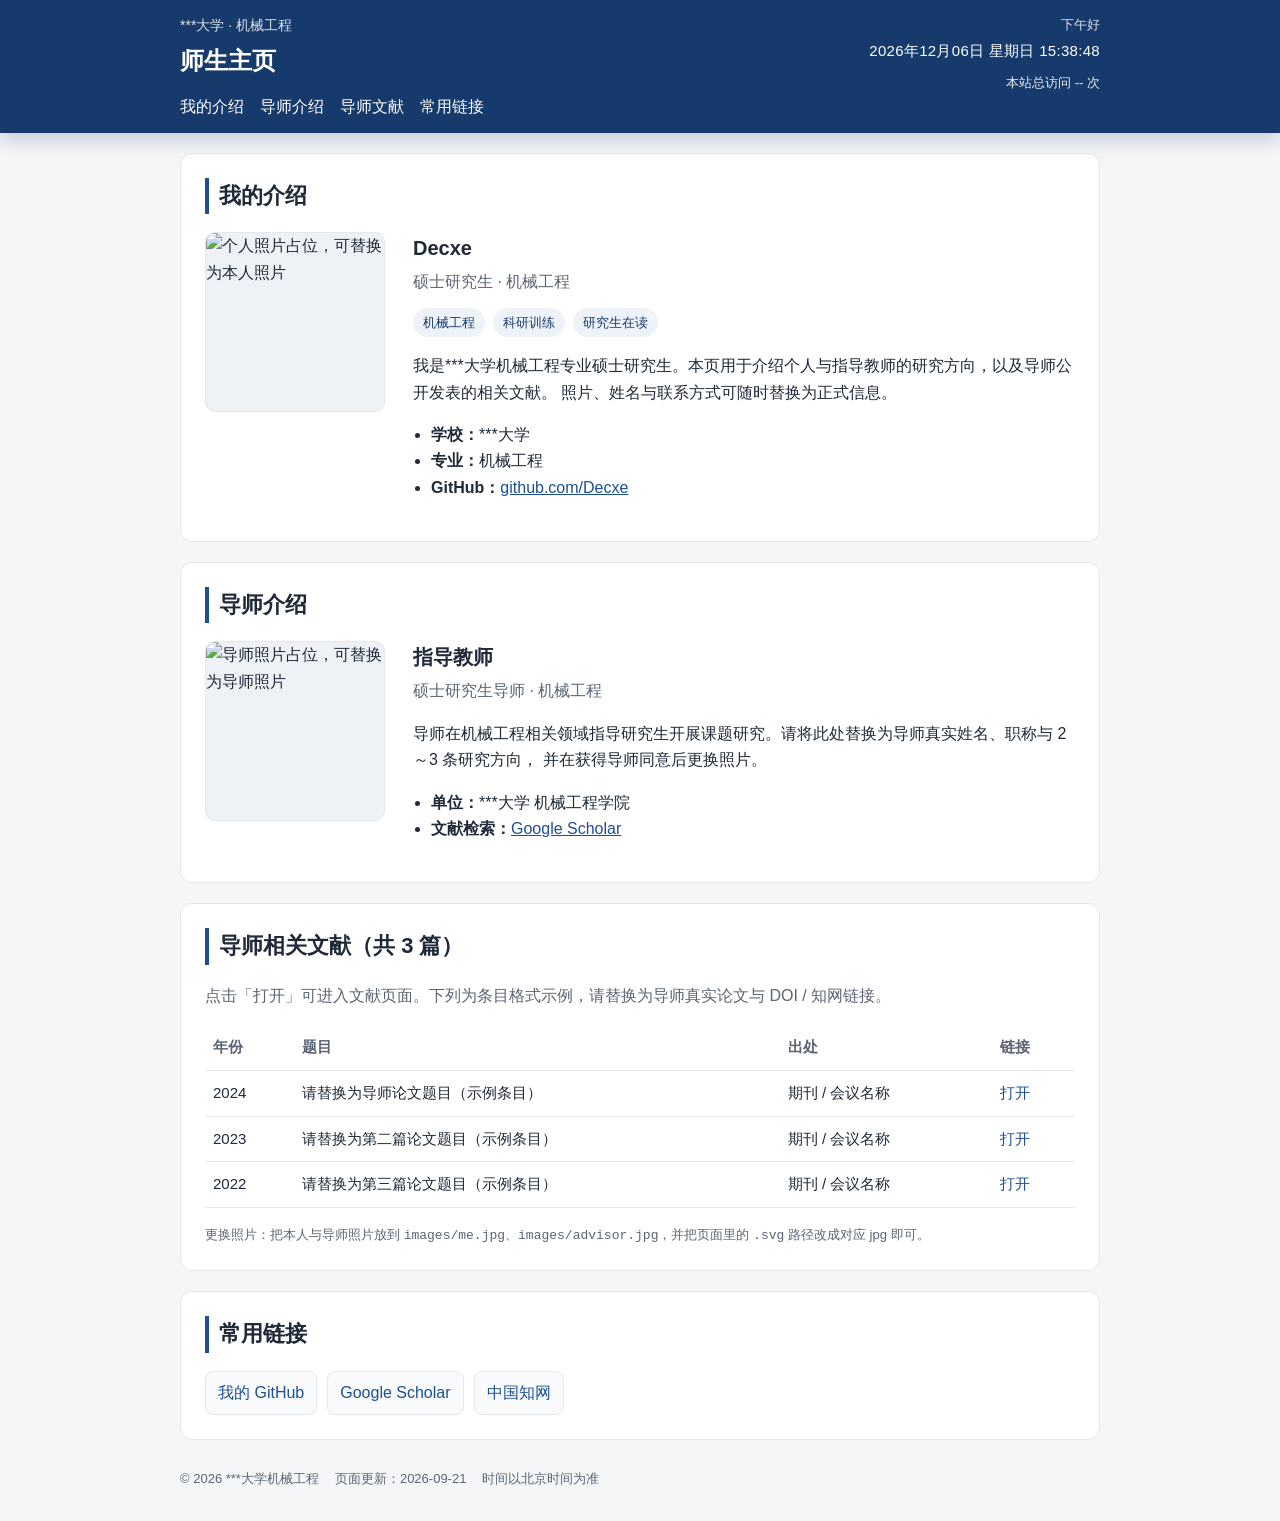
==== commit 991fede1: "Add a rainbow comet trail that follows mouse movement. Dots lag behind the cursor and dust particles" ====
--- a/index.html
+++ b/index.html
@@ -5,7 +5,7 @@
   <meta name="viewport" content="width=device-width, initial-scale=1" />
   <meta name="description" content="师生主页：个人介绍、导师介绍与相关文献。" />
   <title>师生主页 · ***大学机械工程</title>
-  <link rel="stylesheet" href="css/style.css?v=20260921d" />
+  <link rel="stylesheet" href="css/style.css?v=20260921e" />
 </head>
 <body>
   <header class="top">
@@ -134,6 +134,6 @@
   </footer>
 
   <button type="button" id="back-top" aria-label="回到顶部">↑</button>
-  <script src="js/site.js?v=20260921d"></script>
+  <script src="js/site.js?v=20260921e"></script>
 </body>
 </html>
--- a/css/style.css
+++ b/css/style.css
@@ -275,7 +275,9 @@
 
 #rainbow-cursor,
 .click-ripple,
-.click-spark {
+.click-spark,
+.cursor-trail,
+.cursor-dust {
   pointer-events: none;
 }
 
@@ -334,6 +336,31 @@
   animation: click-spark 0.55s ease-out forwards;
 }
 
+.cursor-trail {
+  position: fixed;
+  z-index: 9997;
+  width: 11px;
+  height: 11px;
+  margin: -5px 0 0 -5px;
+  border-radius: 50%;
+  opacity: 0;
+  box-shadow: 0 0 10px currentColor;
+}
+
+.cursor-trail.is-on {
+  opacity: 0.78;
+}
+
+.cursor-dust {
+  position: fixed;
+  z-index: 9996;
+  width: 8px;
+  height: 8px;
+  margin: -4px 0 0 -4px;
+  border-radius: 50%;
+  animation: trail-fade 0.5s ease-out forwards;
+}
+
 @keyframes rainbow-spin {
   to {
     filter: hue-rotate(360deg) drop-shadow(0 0 5px rgba(255, 255, 255, 0.55));
@@ -354,6 +381,13 @@
   }
 }
 
+@keyframes trail-fade {
+  to {
+    transform: scale(0.15);
+    opacity: 0;
+  }
+}
+
 @media (hover: hover) and (pointer: fine) {
   body.rainbow-cursor-on,
   body.rainbow-cursor-on * {
@@ -364,7 +398,9 @@
 @media (prefers-reduced-motion: reduce) {
   #rainbow-cursor,
   .click-ripple,
-  .click-spark {
+  .click-spark,
+  .cursor-trail,
+  .cursor-dust {
     display: none;
   }
 
